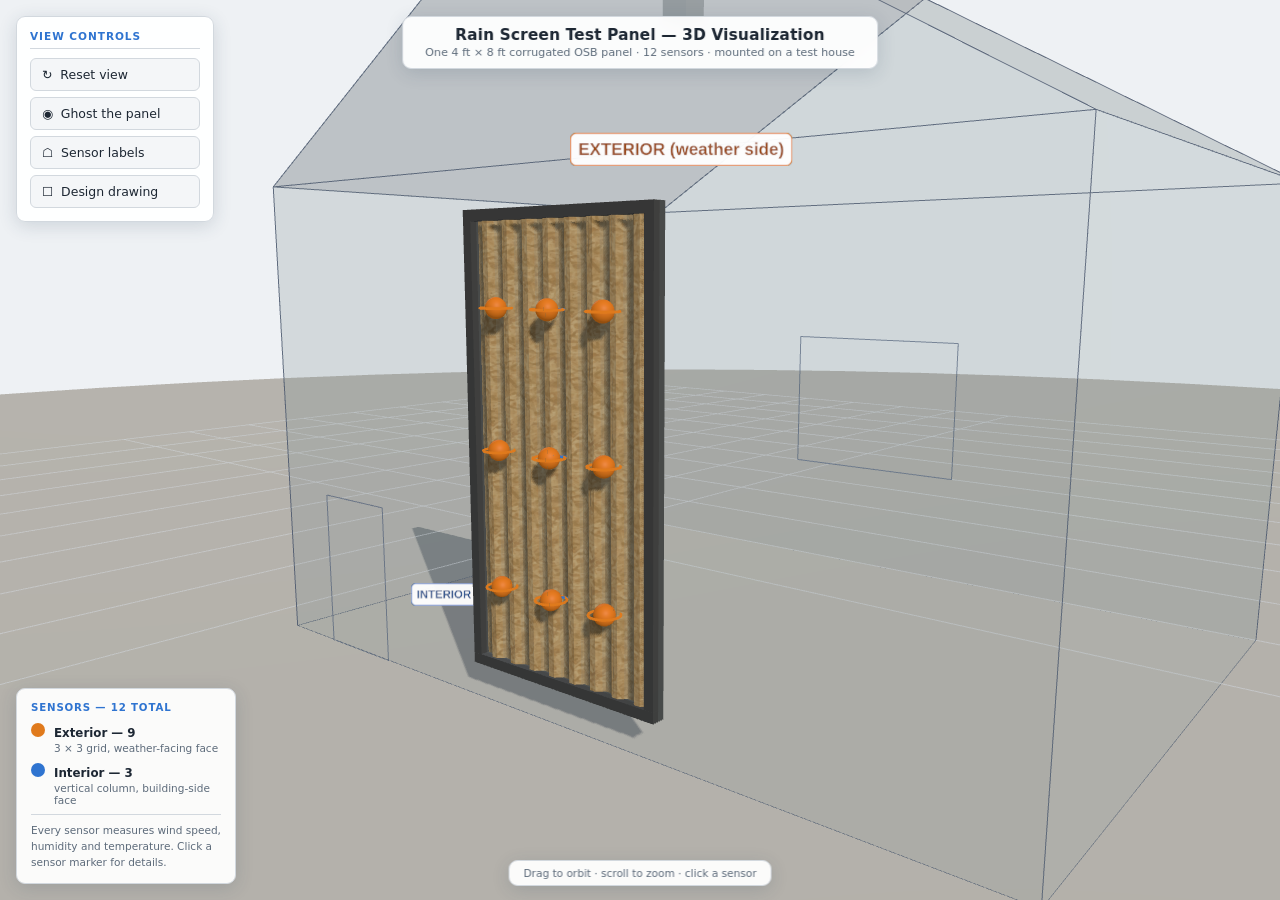
==== index.html @ f86c85c4 "Rain screen test panel: 3D visualization Interactive Three.js visualization of a single 4 ft x 8 ft " ====
<!DOCTYPE html>
<html lang="en">
<head>
<meta charset="UTF-8" />
<meta name="viewport" content="width=device-width, initial-scale=1.0" />
<title>Rain Screen Panel — 3D Visualization</title>
<link rel="icon" href="data:," />
<link rel="stylesheet" href="css/style.css" />
<script type="importmap">
{
  "imports": {
    "three": "./vendor/three/three.module.js",
    "three/addons/": "./vendor/three/addons/"
  }
}
</script>
</head>
<body>

<canvas id="scene"></canvas>

<div id="title" class="panel">
  <h1>Rain Screen Test Panel — 3D Visualization</h1>
  <p>One 4&nbsp;ft &times; 8&nbsp;ft corrugated OSB panel &middot; 12 sensors &middot; mounted on a test house</p>
</div>

<div id="controls" class="panel">
  <h2>View Controls</h2>
  <button id="btn-reset"  class="btn">&#8635;&nbsp; Reset view</button>
  <button id="btn-ghost"  class="btn">&#9673;&nbsp; Ghost the panel</button>
  <button id="btn-labels" class="btn">&#9750;&nbsp; Sensor labels</button>
  <button id="btn-ref"    class="btn">&#9744;&nbsp; Design drawing</button>
</div>

<div id="legend" class="panel">
  <h3>Sensors &mdash; 12 total</h3>
  <div class="leg-row">
    <div class="leg-dot" style="background:#e07a1c"></div>
    <div><b>Exterior &mdash; 9</b><small>3 &times; 3 grid, weather-facing face</small></div>
  </div>
  <div class="leg-row">
    <div class="leg-dot" style="background:#2f74d0"></div>
    <div><b>Interior &mdash; 3</b><small>vertical column, building-side face</small></div>
  </div>
  <div class="leg-note">
    Every sensor measures wind speed, humidity and temperature.
    Click a sensor marker for details.
  </div>
</div>

<div id="info" class="panel">
  <div id="info-head">
    <div id="info-id-wrap"><div id="info-dot"></div><span id="info-id">&mdash;</span></div>
    <button id="info-close" title="Close">&times;</button>
  </div>
  <div class="info-row"><span class="info-k">Label</span><span class="info-v" id="info-label">&mdash;</span></div>
  <div class="info-row"><span class="info-k">Side</span><span class="info-v" id="info-side">&mdash;</span></div>
  <div class="info-row"><span class="info-k">Position</span><span class="info-v" id="info-pos">&mdash;</span></div>
  <div id="info-measures">&mdash;</div>
</div>

<div id="ref-image" class="panel">
  <img src="assets/design_map.jpg" alt="Rain screen panel design drawing" />
  <p>Reference: rain screen panel design drawing</p>
</div>

<div id="hint" class="panel">Drag to orbit &middot; scroll to zoom &middot; click a sensor</div>

<script type="module" src="js/main.js"></script>
</body>
</html>
---- css/style.css ----
/* css/style.css — Rain Screen Panel Visualization — LIGHT theme. */

* { box-sizing: border-box; margin: 0; padding: 0; }

:root {
  --bg:        #eef1f4;
  --panel:     rgba(255, 255, 255, 0.94);
  --panel-bd:  #d2d8de;
  --ink:       #1d2733;
  --muted:     #5d6b7a;
  --accent:    #2f74d0;
  --ext:       #e07a1c;
  --int:       #2f74d0;
  --btn:       #f4f6f8;
  --btn-h:     #e6ebf0;
  --btn-on:    #2f74d0;
  --shadow:    0 4px 18px rgba(40, 60, 90, 0.16);
  --radius:    9px;
}

html, body { height: 100%; }
body {
  font-family: "Segoe UI", system-ui, -apple-system, Arial, sans-serif;
  background: var(--bg);
  color: var(--ink);
  overflow: hidden;
}

#scene { display: block; width: 100vw; height: 100vh; }

.panel {
  position: fixed;
  background: var(--panel);
  border: 1px solid var(--panel-bd);
  border-radius: var(--radius);
  box-shadow: var(--shadow);
  backdrop-filter: blur(6px);
  z-index: 10;
}

/* ---- title ---- */
#title {
  top: 16px; left: 50%; transform: translateX(-50%);
  padding: 9px 22px; text-align: center; pointer-events: none;
}
#title h1 { font-size: 0.96rem; font-weight: 700; letter-spacing: 0.01em; }
#title p  { font-size: 0.70rem; color: var(--muted); margin-top: 2px; }

/* ---- controls ---- */
#controls { top: 16px; left: 16px; padding: 13px; width: 198px; }
#controls h2 {
  font-size: 0.66rem; font-weight: 700; text-transform: uppercase;
  letter-spacing: 0.09em; color: var(--accent);
  margin-bottom: 9px; padding-bottom: 6px; border-bottom: 1px solid var(--panel-bd);
}
.btn {
  display: block; width: 100%; margin-bottom: 6px; padding: 8px 11px;
  background: var(--btn); border: 1px solid var(--panel-bd);
  border-radius: 6px; color: var(--ink);
  font-size: 0.78rem; font-family: inherit; cursor: pointer; text-align: left;
  transition: background 0.14s, border-color 0.14s, color 0.14s;
}
.btn:hover  { background: var(--btn-h); border-color: var(--accent); }
.btn.on     { background: var(--btn-on); border-color: var(--btn-on); color: #fff; }
.btn:last-child { margin-bottom: 0; }

/* ---- legend ---- */
#legend { bottom: 16px; left: 16px; padding: 12px 14px; width: 220px; }
#legend h3 {
  font-size: 0.64rem; font-weight: 700; text-transform: uppercase;
  letter-spacing: 0.08em; color: var(--accent); margin-bottom: 9px;
}
.leg-row { display: flex; align-items: flex-start; gap: 9px; margin-bottom: 8px; }
.leg-dot { width: 14px; height: 14px; border-radius: 50%; margin-top: 1px; flex-shrink: 0; }
.leg-row b { font-size: 0.74rem; font-weight: 600; }
.leg-row small { display: block; color: var(--muted); font-size: 0.66rem; margin-top: 1px; }
.leg-note {
  margin-top: 4px; padding-top: 8px; border-top: 1px solid var(--panel-bd);
  font-size: 0.66rem; color: var(--muted); line-height: 1.5;
}

/* ---- sensor info panel ---- */
#info {
  top: 50%; right: 16px; transform: translateY(-50%);
  width: 256px; padding: 15px;
  opacity: 0; pointer-events: none; transition: opacity 0.18s;
}
#info.show { opacity: 1; pointer-events: auto; }
#info-head {
  display: flex; align-items: center; justify-content: space-between;
  margin-bottom: 11px; padding-bottom: 9px; border-bottom: 1px solid var(--panel-bd);
}
#info-id-wrap { display: flex; align-items: center; gap: 9px; }
#info-dot { width: 15px; height: 15px; border-radius: 50%; }
#info-id { font-size: 0.92rem; font-weight: 700; }
#info-close {
  background: none; border: none; color: var(--muted);
  font-size: 1.15rem; cursor: pointer; line-height: 1;
}
#info-close:hover { color: var(--ink); }
.info-row { display: grid; grid-template-columns: 74px 1fr; gap: 4px 9px; margin-bottom: 6px; }
.info-k { color: var(--muted); font-size: 0.70rem; font-weight: 600; }
.info-v { color: var(--ink); font-size: 0.72rem; word-break: break-word; }
#info-measures { margin-top: 9px; font-size: 0.70rem; color: var(--muted); line-height: 1.5; }

/* ---- reference image ---- */
#ref-image { bottom: 16px; right: 16px; width: 320px; padding: 6px; display: none; }
#ref-image.show { display: block; }
#ref-image img { width: 100%; border-radius: 5px; display: block; }
#ref-image p { font-size: 0.62rem; color: var(--muted); text-align: center; padding: 4px 0 1px; }

/* ---- hint ---- */
#hint {
  bottom: 14px; left: 50%; transform: translateX(-50%);
  padding: 6px 14px; font-size: 0.66rem; color: var(--muted);
  pointer-events: none;
}
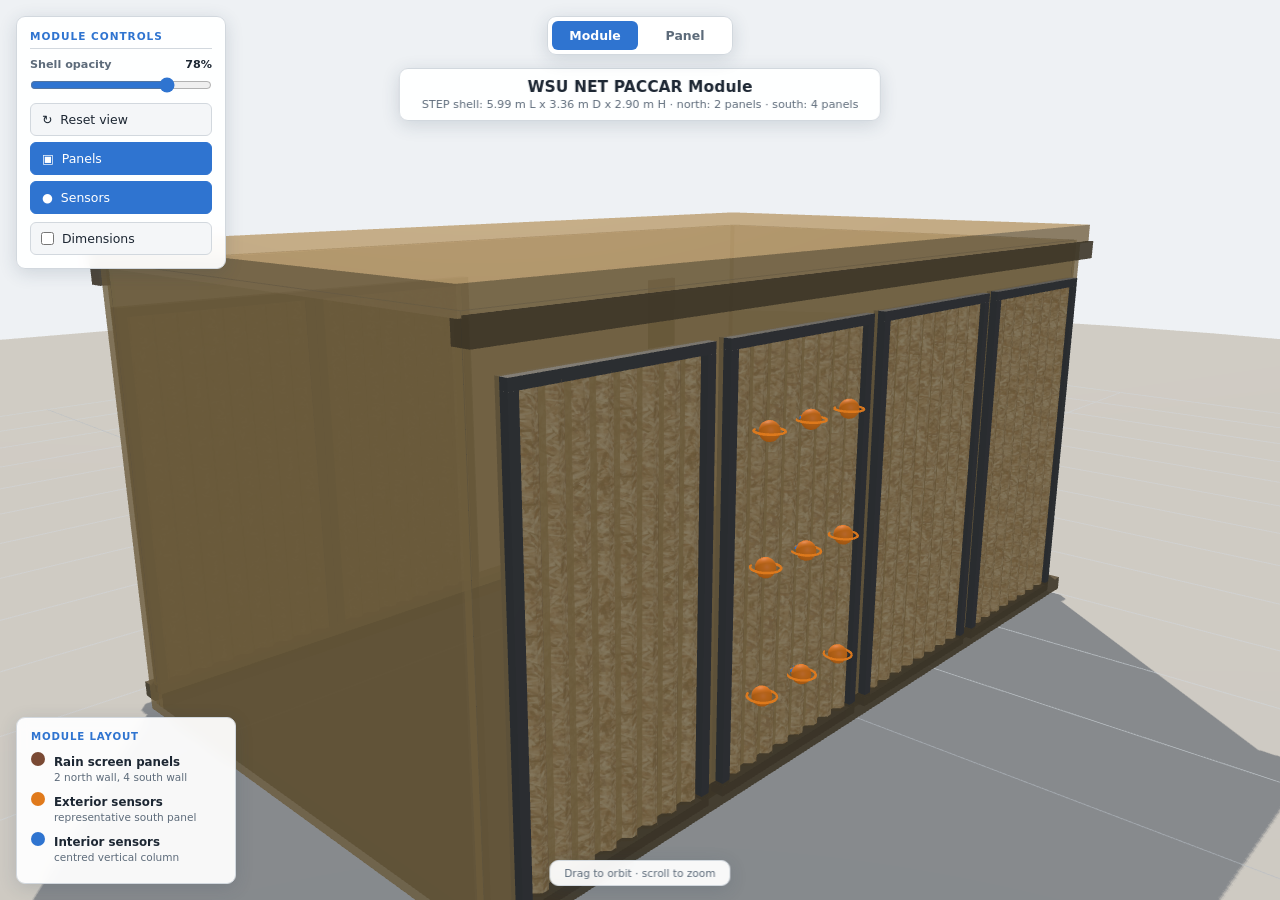
==== commit b9d4e2b8: "viz: PACCAR module geometry, two-subpage layout, alpha slider, dimensions toggle Phase 2 update — si" ====
--- a/index.html
+++ b/index.html
@@ -3,7 +3,7 @@
 <head>
 <meta charset="UTF-8" />
 <meta name="viewport" content="width=device-width, initial-scale=1.0" />
-<title>Rain Screen Panel — 3D Visualization</title>
+<title>PACCAR Module — Rain Screen Visualization</title>
 <link rel="icon" href="data:," />
 <link rel="stylesheet" href="css/style.css" />
 <script type="importmap">
@@ -16,56 +16,52 @@
 </script>
 </head>
 <body>
+<nav id="top-nav">
+  <a class="active" href="./index.html">Module</a>
+  <a href="./panel.html">Panel</a>
+</nav>
 
 <canvas id="scene"></canvas>
 
 <div id="title" class="panel">
-  <h1>Rain Screen Test Panel — 3D Visualization</h1>
-  <p>One 4&nbsp;ft &times; 8&nbsp;ft corrugated OSB panel &middot; 12 sensors &middot; mounted on a test house</p>
+  <h1>WSU NET PACCAR Module</h1>
+  <p id="module-dims">STEP-derived shell dimensions loading...</p>
 </div>
 
 <div id="controls" class="panel">
-  <h2>View Controls</h2>
-  <button id="btn-reset"  class="btn">&#8635;&nbsp; Reset view</button>
-  <button id="btn-ghost"  class="btn">&#9673;&nbsp; Ghost the panel</button>
-  <button id="btn-labels" class="btn">&#9750;&nbsp; Sensor labels</button>
-  <button id="btn-ref"    class="btn">&#9744;&nbsp; Design drawing</button>
+  <h2>Module Controls</h2>
+  <label class="range-row" for="alpha-slider">
+    <span>Shell opacity</span>
+    <b id="alpha-value">78%</b>
+  </label>
+  <input id="alpha-slider" type="range" min="0" max="100" value="78" />
+  <button id="btn-reset" class="btn">&#8635;&nbsp; Reset view</button>
+  <button id="btn-panels" class="btn on">&#9635;&nbsp; Panels</button>
+  <button id="btn-sensors" class="btn on">&#9679;&nbsp; Sensors</button>
+  <label class="check-row">
+    <input id="chk-dimensions" type="checkbox" />
+    <span>Dimensions</span>
+  </label>
 </div>
 
 <div id="legend" class="panel">
-  <h3>Sensors &mdash; 12 total</h3>
+  <h3>Module Layout</h3>
+  <div class="leg-row">
+    <div class="leg-dot" style="background:#7a4a34"></div>
+    <div><b>Rain screen panels</b><small>2 north wall, 4 south wall</small></div>
+  </div>
   <div class="leg-row">
     <div class="leg-dot" style="background:#e07a1c"></div>
-    <div><b>Exterior &mdash; 9</b><small>3 &times; 3 grid, weather-facing face</small></div>
+    <div><b>Exterior sensors</b><small>representative south panel</small></div>
   </div>
   <div class="leg-row">
     <div class="leg-dot" style="background:#2f74d0"></div>
-    <div><b>Interior &mdash; 3</b><small>vertical column, building-side face</small></div>
-  </div>
-  <div class="leg-note">
-    Every sensor measures wind speed, humidity and temperature.
-    Click a sensor marker for details.
+    <div><b>Interior sensors</b><small>centred vertical column</small></div>
   </div>
 </div>
 
-<div id="info" class="panel">
-  <div id="info-head">
-    <div id="info-id-wrap"><div id="info-dot"></div><span id="info-id">&mdash;</span></div>
-    <button id="info-close" title="Close">&times;</button>
-  </div>
-  <div class="info-row"><span class="info-k">Label</span><span class="info-v" id="info-label">&mdash;</span></div>
-  <div class="info-row"><span class="info-k">Side</span><span class="info-v" id="info-side">&mdash;</span></div>
-  <div class="info-row"><span class="info-k">Position</span><span class="info-v" id="info-pos">&mdash;</span></div>
-  <div id="info-measures">&mdash;</div>
-</div>
+<div id="hint" class="panel">Drag to orbit &middot; scroll to zoom</div>
 
-<div id="ref-image" class="panel">
-  <img src="assets/design_map.jpg" alt="Rain screen panel design drawing" />
-  <p>Reference: rain screen panel design drawing</p>
-</div>
-
-<div id="hint" class="panel">Drag to orbit &middot; scroll to zoom &middot; click a sensor</div>
-
-<script type="module" src="js/main.js"></script>
+<script type="module" src="js/module-view.js"></script>
 </body>
 </html>
--- a/css/style.css
+++ b/css/style.css
@@ -28,6 +28,34 @@
 
 #scene { display: block; width: 100vw; height: 100vh; }
 
+#top-nav {
+  position: fixed;
+  top: 16px;
+  left: 50%;
+  transform: translateX(-50%);
+  z-index: 20;
+  display: flex;
+  gap: 4px;
+  padding: 4px;
+  background: rgba(255, 255, 255, 0.96);
+  border: 1px solid var(--panel-bd);
+  border-radius: var(--radius);
+  box-shadow: var(--shadow);
+}
+#top-nav a {
+  display: block;
+  min-width: 86px;
+  padding: 7px 14px;
+  border-radius: 6px;
+  color: var(--muted);
+  font-size: 0.78rem;
+  font-weight: 700;
+  text-align: center;
+  text-decoration: none;
+}
+#top-nav a:hover { background: var(--btn-h); color: var(--ink); }
+#top-nav a.active { background: var(--accent); color: #fff; }
+
 .panel {
   position: fixed;
   background: var(--panel);
@@ -40,14 +68,14 @@
 
 /* ---- title ---- */
 #title {
-  top: 16px; left: 50%; transform: translateX(-50%);
+  top: 68px; left: 50%; transform: translateX(-50%);
   padding: 9px 22px; text-align: center; pointer-events: none;
 }
 #title h1 { font-size: 0.96rem; font-weight: 700; letter-spacing: 0.01em; }
 #title p  { font-size: 0.70rem; color: var(--muted); margin-top: 2px; }
 
 /* ---- controls ---- */
-#controls { top: 16px; left: 16px; padding: 13px; width: 198px; }
+#controls { top: 16px; left: 16px; padding: 13px; width: 210px; }
 #controls h2 {
   font-size: 0.66rem; font-weight: 700; text-transform: uppercase;
   letter-spacing: 0.09em; color: var(--accent);
@@ -63,6 +91,57 @@
 .btn:hover  { background: var(--btn-h); border-color: var(--accent); }
 .btn.on     { background: var(--btn-on); border-color: var(--btn-on); color: #fff; }
 .btn:last-child { margin-bottom: 0; }
+
+.range-row {
+  display: flex;
+  align-items: center;
+  justify-content: space-between;
+  gap: 10px;
+  color: var(--muted);
+  font-size: 0.70rem;
+  font-weight: 700;
+  margin-bottom: 6px;
+}
+.range-row b { color: var(--ink); }
+input[type="range"] {
+  width: 100%;
+  accent-color: var(--accent);
+  margin: 0 0 10px;
+}
+.check-row {
+  display: flex;
+  align-items: center;
+  gap: 8px;
+  margin-top: 8px;
+  padding: 8px 10px;
+  background: var(--btn);
+  border: 1px solid var(--panel-bd);
+  border-radius: 6px;
+  color: var(--ink);
+  font-size: 0.78rem;
+  cursor: pointer;
+}
+.check-row:hover { background: var(--btn-h); border-color: var(--accent); }
+.check-row input { accent-color: var(--accent); }
+
+.label-layer {
+  position: fixed;
+  inset: 0;
+  pointer-events: none;
+  z-index: 6;
+}
+.dimension-label {
+  padding: 4px 8px;
+  background: rgba(255, 255, 255, 0.96);
+  border: 1px solid #aeb8c3;
+  border-radius: 5px;
+  color: #1d2733;
+  font-size: 12px;
+  font-weight: 700;
+  line-height: 1.25;
+  white-space: nowrap;
+  box-shadow: 0 2px 8px rgba(40, 60, 90, 0.14);
+}
 
 /* ---- legend ---- */
 #legend { bottom: 16px; left: 16px; padding: 12px 14px; width: 220px; }
